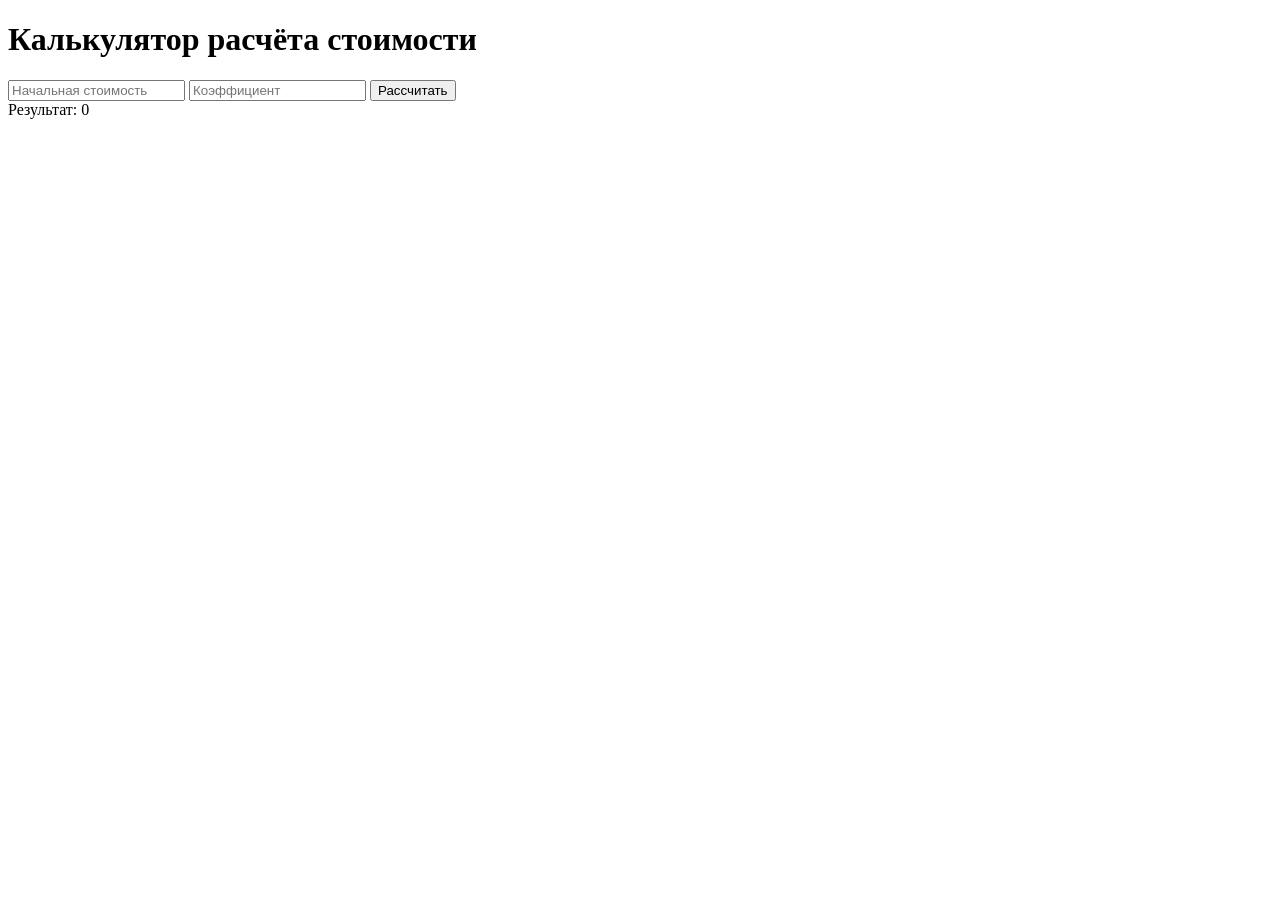
==== index.html @ 01bc538a "Create index.html Создание файла index" ====
<!DOCTYPE html>
<html lang="ru">
<head>
    <meta charset="UTF-8">
    <meta name="viewport" content="width=device-width, initial-scale=1.0">
    <title>Калькулятор расчёта стоимости</title>
    <link rel="stylesheet" href="style.css">
</head>
<body>
    <div class="calculator">
        <h1>Калькулятор расчёта стоимости</h1>
        <input type="text" id="initialCost" placeholder="Начальная стоимость">
        <input type="text" id="coefficient" placeholder="Коэффициент">
        <button onclick="calculateCost()">Рассчитать</button>
        <div id="result">Результат: 0</div>
        <div id="log"></div>
    </div>
    <script src="script.js"></script>
</body>
</html>
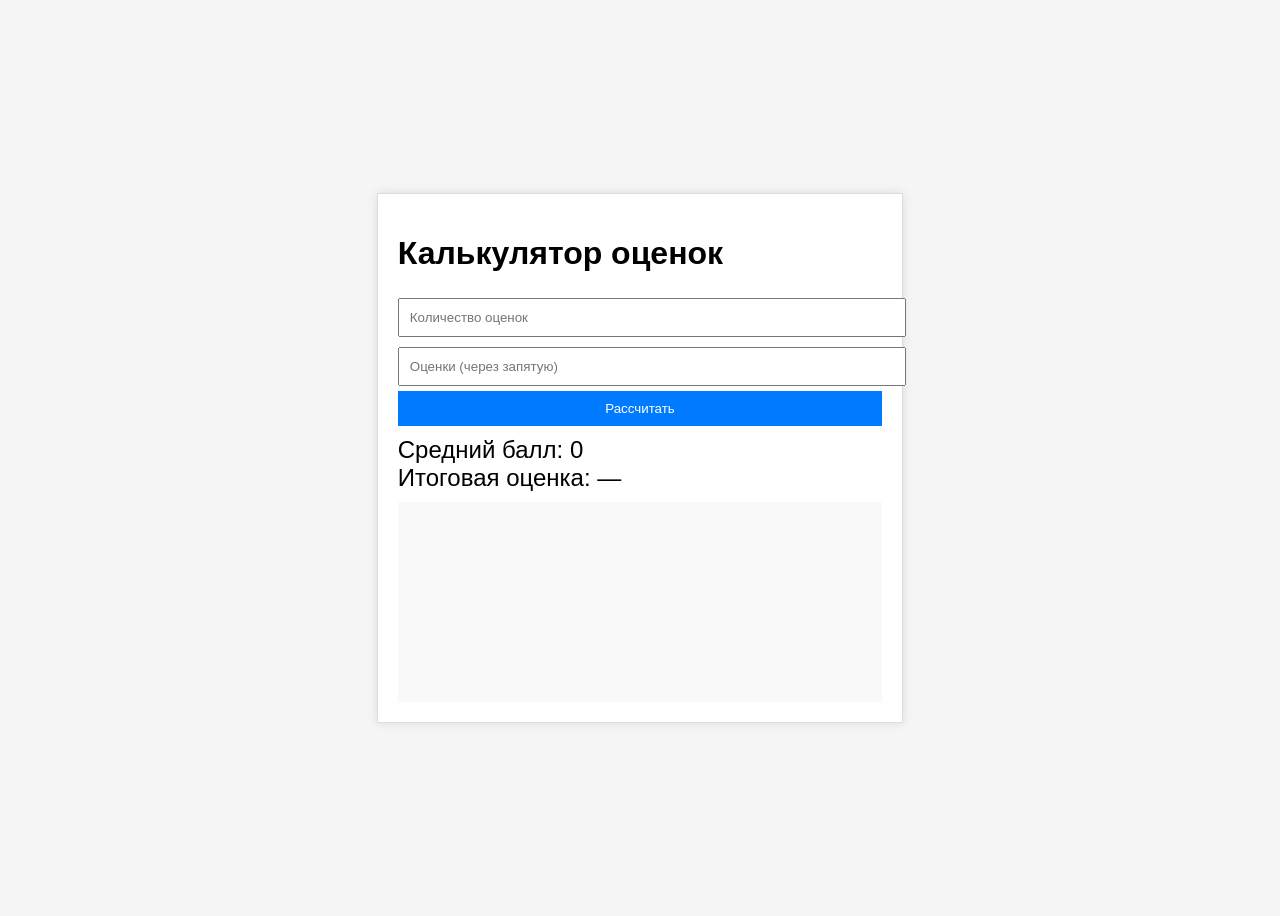
==== commit 8562266e: "изменила индекс" ====
--- a/index.html
+++ b/index.html
@@ -3,16 +3,19 @@
 <head>
     <meta charset="UTF-8">
     <meta name="viewport" content="width=device-width, initial-scale=1.0">
-    <title>Калькулятор расчёта стоимости</title>
+    <title>Калькулятор оценок</title>
     <link rel="stylesheet" href="style.css">
 </head>
 <body>
     <div class="calculator">
-        <h1>Калькулятор расчёта стоимости</h1>
-        <input type="text" id="initialCost" placeholder="Начальная стоимость">
-        <input type="text" id="coefficient" placeholder="Коэффициент">
-        <button onclick="calculateCost()">Рассчитать</button>
-        <div id="result">Результат: 0</div>
+        <h1>Калькулятор оценок</h1>
+        <input type="text" id="numOfGrades" placeholder="Количество оценок">
+        <input type="text" id="grades" placeholder="Оценки (через запятую)">
+        <button onclick="calculateGrades()">Рассчитать</button>
+        <div id="result">
+            <div>Средний балл: <span id="average">0</span></div>
+            <div>Итоговая оценка: <span id="grade">—</span></div>
+        </div>
         <div id="log"></div>
     </div>
     <script src="script.js"></script>
--- a/style.css
+++ b/style.css
@@ -0,0 +1,42 @@
+body {
+    font-family: Arial, sans-serif;
+    display: flex;
+    justify-content: center;
+    align-items: center;
+    height: 100vh;
+    background-color: #f5f5f5;
+}
+
+.calculator {
+    background-color: #fff;
+    padding: 20px;
+    border: 1px solid #ddd;
+    box-shadow: 0 0 10px rgba(0, 0, 0, 0.1);
+}
+
+input {
+    width: 100%;
+    padding: 10px;
+    margin: 5px 0;
+}
+
+button {
+    width: 100%;
+    padding: 10px;
+    background-color: #007bff;
+    color: #fff;
+    border: none;
+    cursor: pointer;
+}
+
+#result {
+    margin-top: 10px;
+    font-size: 1.5em;
+}
+
+#log {
+    margin-top: 10px;
+    background-color: #f9f9f9;
+    overflow-y: scroll;
+    height: 200px;
+}
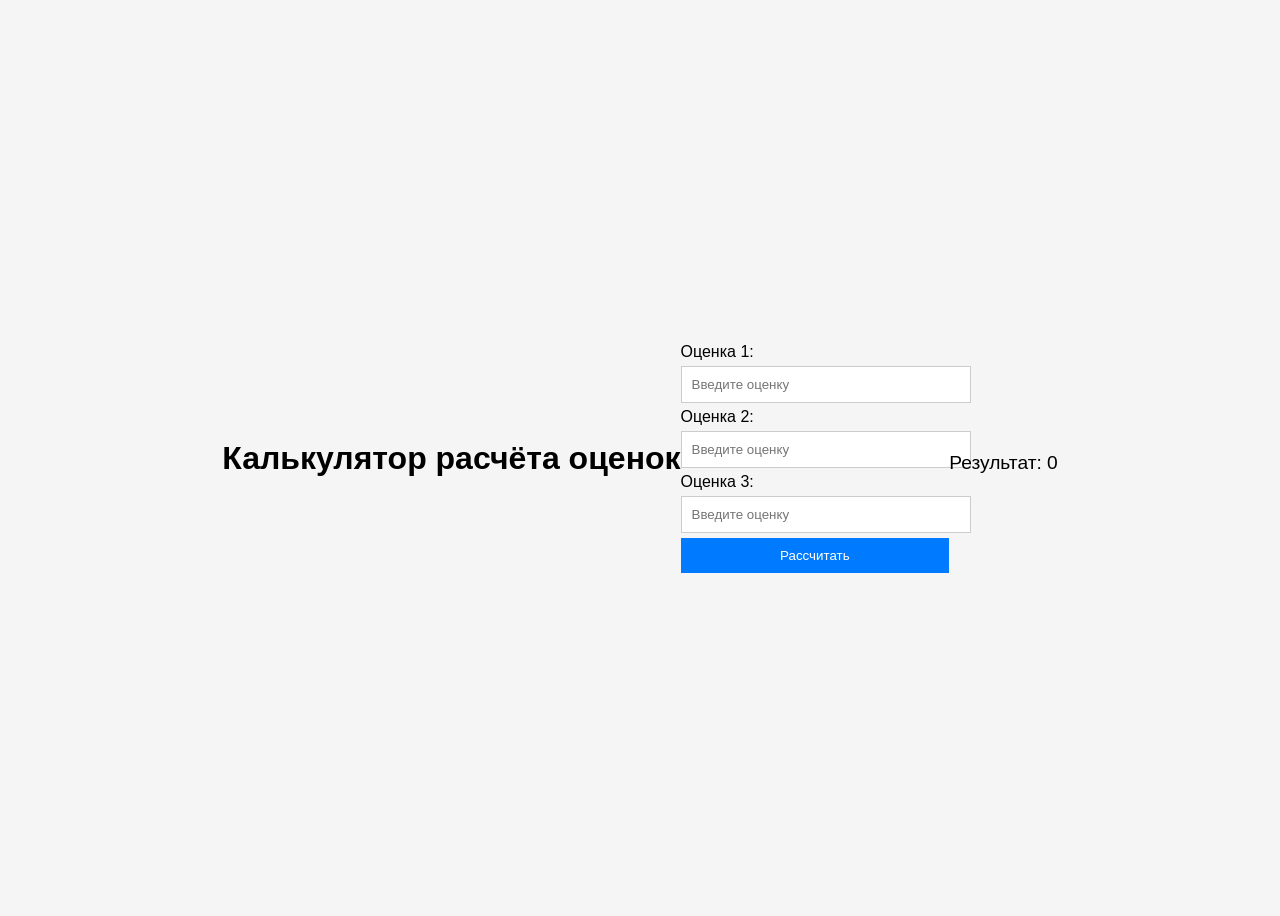
==== commit 7a41fb38: "Update index.html" ====
--- a/index.html
+++ b/index.html
@@ -3,20 +3,25 @@
 <head>
     <meta charset="UTF-8">
     <meta name="viewport" content="width=device-width, initial-scale=1.0">
-    <title>Калькулятор оценок</title>
+    <title>Калькулятор расчёта оценок</title>
     <link rel="stylesheet" href="style.css">
 </head>
 <body>
-    <div class="calculator">
-        <h1>Калькулятор оценок</h1>
-        <input type="text" id="numOfGrades" placeholder="Количество оценок">
-        <input type="text" id="grades" placeholder="Оценки (через запятую)">
-        <button onclick="calculateGrades()">Рассчитать</button>
-        <div id="result">
-            <div>Средний балл: <span id="average">0</span></div>
-            <div>Итоговая оценка: <span id="grade">—</span></div>
-        </div>
-        <div id="log"></div>
+    <h1>Калькулятор расчёта оценок</h1>
+    <form id="calcForm">
+        <label for="score1">Оценка 1:</label>
+        <input type="text" id="score1" name="score1" placeholder="Введите оценку"><br>
+        <label for="score2">Оценка 2:</label>
+        <input type="text" id="score2" name="score2" placeholder="Введите оценку"><br>
+        <label for="score3">Оценка 3:</label>
+        <input type="text" id="score3" name="score3" placeholder="Введите оценку"><br>
+        <button type="button" onclick="calculate()">Рассчитать</button>
+    </form>
+    <div id="result">
+        <p>Результат: <span id="finalScore">0</span></p>
+    </div>
+    <div id="log">
+        <!-- Журнал запросов будет добавлен через JS -->
     </div>
     <script src="script.js"></script>
 </body>
--- a/style.css
+++ b/style.css
@@ -4,13 +4,13 @@
     justify-content: center;
     align-items: center;
     height: 100vh;
-    background-color: #f5f5f5;
+    background-color: #f5f5f5; /* Бежевый цвет */
 }
 
 .calculator {
-    background-color: #fff;
+    background-color: #f9f9f9; /* Светлый бежевый */
     padding: 20px;
-    border: 1px solid #ddd;
+    border: 1px solid #d3d3d3; /* Серая граница */
     box-shadow: 0 0 10px rgba(0, 0, 0, 0.1);
 }
 
@@ -18,12 +18,14 @@
     width: 100%;
     padding: 10px;
     margin: 5px 0;
+    border: 1px solid #ccc; /* Светло-серый цвет границы */
+    background-color: #fff; /* Белый фон */
 }
 
 button {
     width: 100%;
     padding: 10px;
-    background-color: #007bff;
+    background-color: #007bff; /* Синий цвет */
     color: #fff;
     border: none;
     cursor: pointer;
@@ -31,12 +33,12 @@
 
 #result {
     margin-top: 10px;
-    font-size: 1.5em;
+    font-size: 1.2em;
 }
 
 #log {
     margin-top: 10px;
-    background-color: #f9f9f9;
+    background-color: #f9f9f9; /* Светлый бежевый */
     overflow-y: scroll;
     height: 200px;
 }
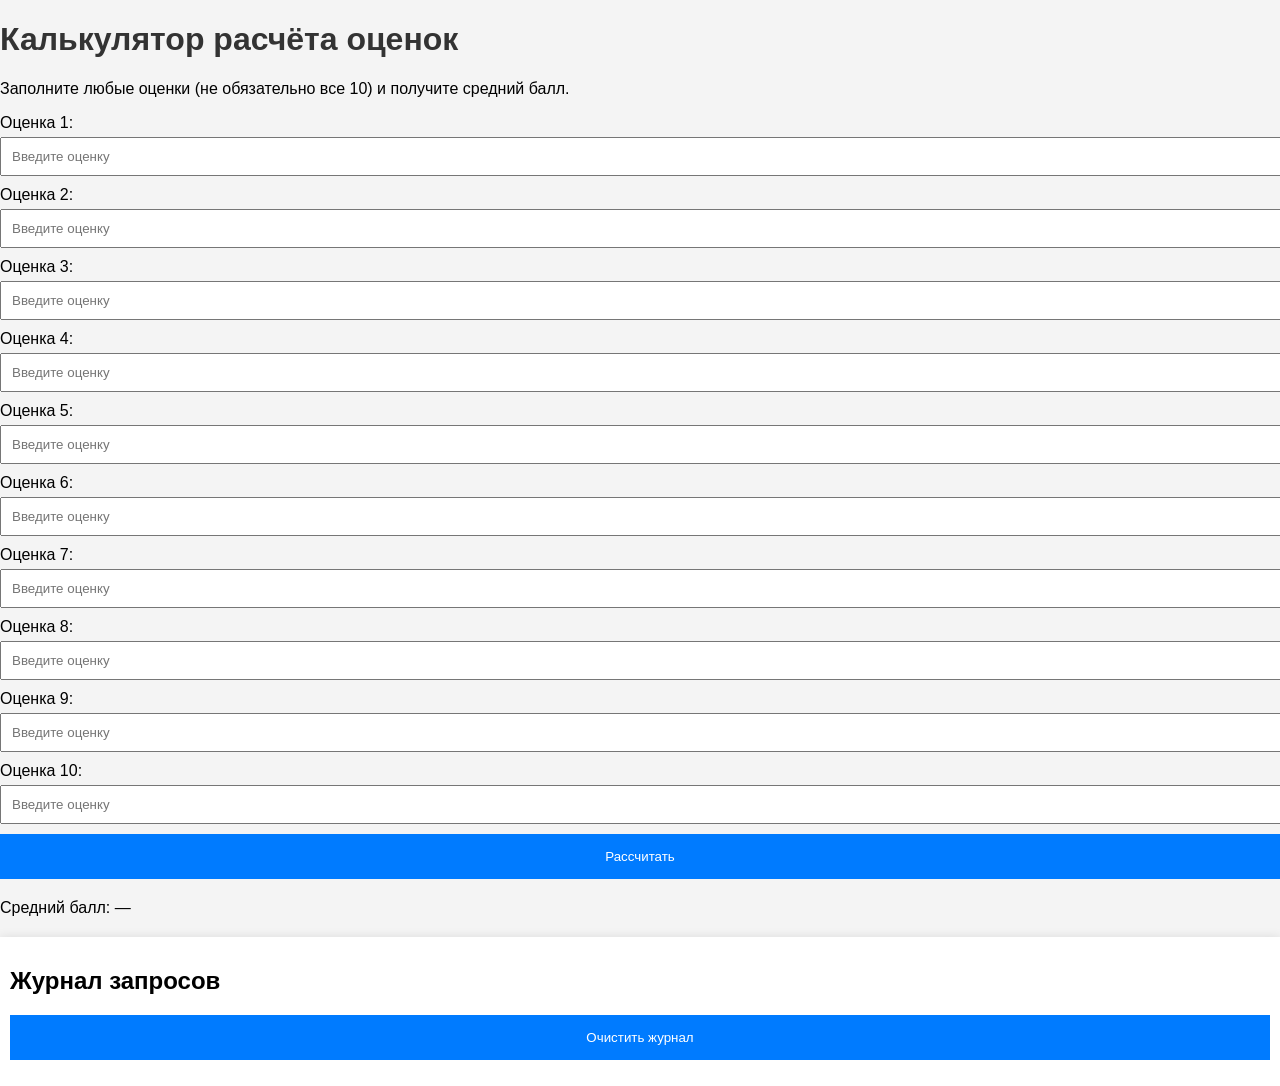
==== commit 9dde998d: "Update index.html" ====
--- a/index.html
+++ b/index.html
@@ -7,21 +7,66 @@
     <link rel="stylesheet" href="style.css">
 </head>
 <body>
-    <h1>Калькулятор расчёта оценок</h1>
-    <form id="calcForm">
-        <label for="score1">Оценка 1:</label>
-        <input type="text" id="score1" name="score1" placeholder="Введите оценку"><br>
-        <label for="score2">Оценка 2:</label>
-        <input type="text" id="score2" name="score2" placeholder="Введите оценку"><br>
-        <label for="score3">Оценка 3:</label>
-        <input type="text" id="score3" name="score3" placeholder="Введите оценку"><br>
-        <button type="button" onclick="calculate()">Рассчитать</button>
-    </form>
-    <div id="result">
-        <p>Результат: <span id="finalScore">0</span></p>
-    </div>
-    <div id="log">
-        <!-- Журнал запросов будет добавлен через JS -->
+    <div class="container">
+        <h1>Калькулятор расчёта оценок</h1>
+        <p>Заполните любые оценки (не обязательно все 10) и получите средний балл.</p>
+
+        <form id="calcForm">
+            <div class="fields">
+                <div class="field">
+                    <label for="score1">Оценка 1:</label>
+                    <input type="text" id="score1" placeholder="Введите оценку">
+                </div>
+                <div class="field">
+                    <label for="score2">Оценка 2:</label>
+                    <input type="text" id="score2" placeholder="Введите оценку">
+                </div>
+                <div class="field">
+                    <label for="score3">Оценка 3:</label>
+                    <input type="text" id="score3" placeholder="Введите оценку">
+                </div>
+                <div class="field">
+                    <label for="score4">Оценка 4:</label>
+                    <input type="text" id="score4" placeholder="Введите оценку">
+                </div>
+                <div class="field">
+                    <label for="score5">Оценка 5:</label>
+                    <input type="text" id="score5" placeholder="Введите оценку">
+                </div>
+                <div class="field">
+                    <label for="score6">Оценка 6:</label>
+                    <input type="text" id="score6" placeholder="Введите оценку">
+                </div>
+                <div class="field">
+                    <label for="score7">Оценка 7:</label>
+                    <input type="text" id="score7" placeholder="Введите оценку">
+                </div>
+                <div class="field">
+                    <label for="score8">Оценка 8:</label>
+                    <input type="text" id="score8" placeholder="Введите оценку">
+                </div>
+                <div class="field">
+                    <label for="score9">Оценка 9:</label>
+                    <input type="text" id="score9" placeholder="Введите оценку">
+                </div>
+                <div class="field">
+                    <label for="score10">Оценка 10:</label>
+                    <input type="text" id="score10" placeholder="Введите оценку">
+                </div>
+            </div>
+            <button type="button" id="calcBtn">Рассчитать</button>
+        </form>
+
+        <div id="result">
+            <p>Средний балл: <span id="finalScore">—</span></p>
+        </div>
+        <p id="error" class="error"></p>
+
+        <div id="log">
+            <h2>Журнал запросов</h2>
+            <button type="button" id="clearLog">Очистить журнал</button>
+            <ul id="logList"></ul>
+        </div>
     </div>
     <script src="script.js"></script>
 </body>
--- a/style.css
+++ b/style.css
@@ -1,44 +1,47 @@
 body {
     font-family: Arial, sans-serif;
-    display: flex;
-    justify-content: center;
-    align-items: center;
-    height: 100vh;
-    background-color: #f5f5f5; /* Бежевый цвет */
+    margin: 0;
+    padding: 0;
+    background-color: #f4f4f4;
 }
 
-.calculator {
-    background-color: #f9f9f9; /* Светлый бежевый */
-    padding: 20px;
-    border: 1px solid #d3d3d3; /* Серая граница */
-    box-shadow: 0 0 10px rgba(0, 0, 0, 0.1);
+h1 {
+    color: #333;
+}
+
+label {
+    display: block;
+    margin-bottom: 5px;
 }
 
 input {
     width: 100%;
     padding: 10px;
-    margin: 5px 0;
-    border: 1px solid #ccc; /* Светло-серый цвет границы */
-    background-color: #fff; /* Белый фон */
+    margin-bottom: 10px;
 }
 
 button {
     width: 100%;
-    padding: 10px;
-    background-color: #007bff; /* Синий цвет */
-    color: #fff;
+    padding: 15px;
+    background-color: #007bff;
+    color: white;
     border: none;
     cursor: pointer;
 }
 
 #result {
-    margin-top: 10px;
-    font-size: 1.2em;
+    margin-top: 20px;
 }
 
 #log {
-    margin-top: 10px;
-    background-color: #f9f9f9; /* Светлый бежевый */
-    overflow-y: scroll;
-    height: 200px;
+    margin-top: 20px;
+    background-color: #fff;
+    padding: 10px;
+    box-shadow: 0 0 10px rgba(0,0,0,0.1);
 }
+
+@media screen and (max-width: 768px) {
+    input, button {
+        width: 100%;
+    }
+}
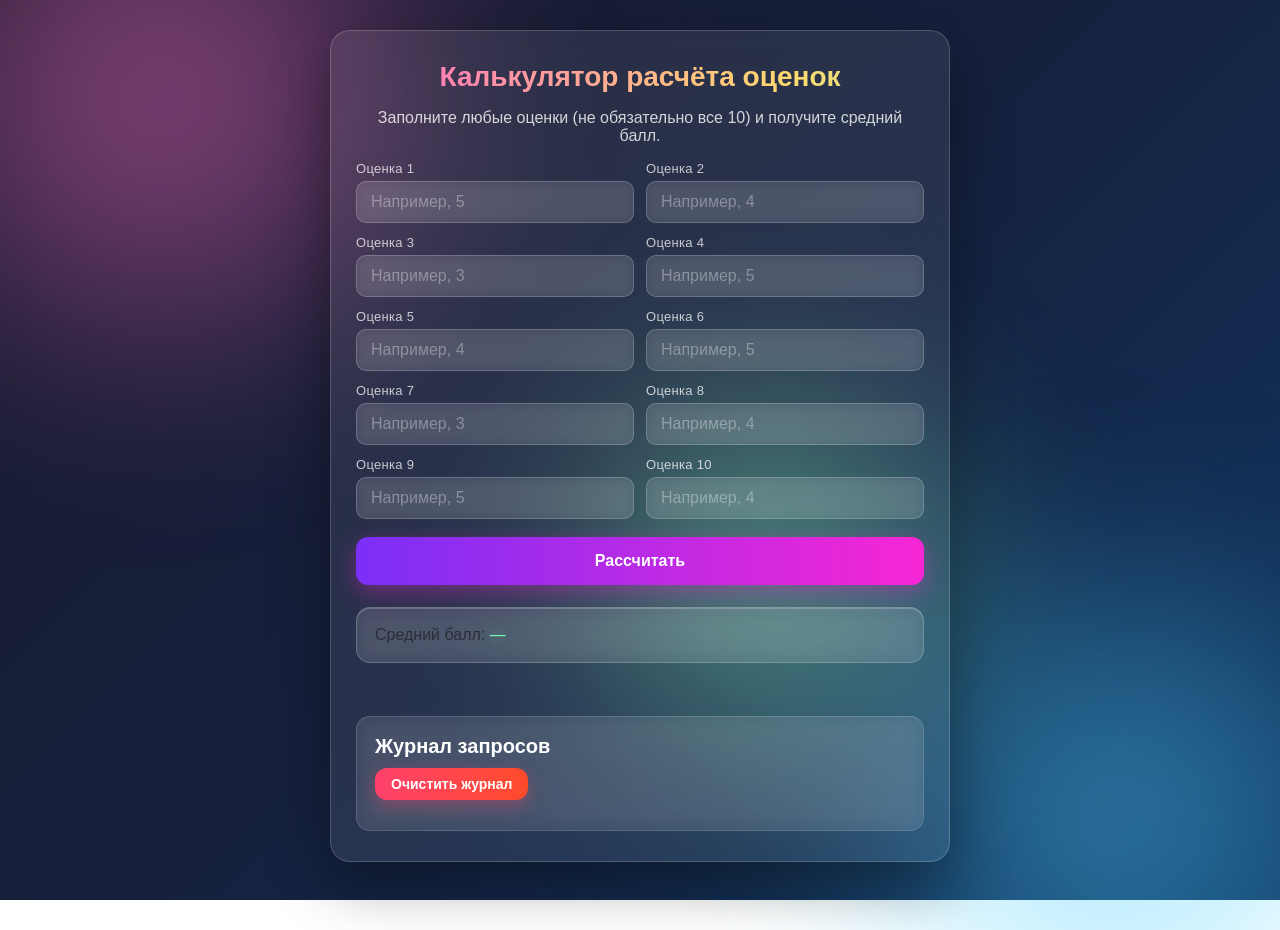
==== commit b048c1ea: "Update index.html" ====
--- a/index.html
+++ b/index.html
@@ -7,67 +7,71 @@
     <link rel="stylesheet" href="style.css">
 </head>
 <body>
+    <div class="blick blick-green"></div>
+
     <div class="container">
         <h1>Калькулятор расчёта оценок</h1>
         <p>Заполните любые оценки (не обязательно все 10) и получите средний балл.</p>
 
-        <form id="calcForm">
-            <div class="fields">
-                <div class="field">
-                    <label for="score1">Оценка 1:</label>
-                    <input type="text" id="score1" placeholder="Введите оценку">
-                </div>
-                <div class="field">
-                    <label for="score2">Оценка 2:</label>
-                    <input type="text" id="score2" placeholder="Введите оценку">
-                </div>
-                <div class="field">
-                    <label for="score3">Оценка 3:</label>
-                    <input type="text" id="score3" placeholder="Введите оценку">
-                </div>
-                <div class="field">
-                    <label for="score4">Оценка 4:</label>
-                    <input type="text" id="score4" placeholder="Введите оценку">
-                </div>
-                <div class="field">
-                    <label for="score5">Оценка 5:</label>
-                    <input type="text" id="score5" placeholder="Введите оценку">
-                </div>
-                <div class="field">
-                    <label for="score6">Оценка 6:</label>
-                    <input type="text" id="score6" placeholder="Введите оценку">
-                </div>
-                <div class="field">
-                    <label for="score7">Оценка 7:</label>
-                    <input type="text" id="score7" placeholder="Введите оценку">
-                </div>
-                <div class="field">
-                    <label for="score8">Оценка 8:</label>
-                    <input type="text" id="score8" placeholder="Введите оценку">
-                </div>
-                <div class="field">
-                    <label for="score9">Оценка 9:</label>
-                    <input type="text" id="score9" placeholder="Введите оценку">
-                </div>
-                <div class="field">
-                    <label for="score10">Оценка 10:</label>
-                    <input type="text" id="score10" placeholder="Введите оценку">
-                </div>
+        <div class="fields">
+            <div class="field">
+                <label for="score1">Оценка 1</label>
+                <input type="text" id="score1" placeholder="Например, 5">
             </div>
-            <button type="button" id="calcBtn">Рассчитать</button>
-        </form>
+            <div class="field">
+                <label for="score2">Оценка 2</label>
+                <input type="text" id="score2" placeholder="Например, 4">
+            </div>
+            <div class="field">
+                <label for="score3">Оценка 3</label>
+                <input type="text" id="score3" placeholder="Например, 3">
+            </div>
+            <div class="field">
+                <label for="score4">Оценка 4</label>
+                <input type="text" id="score4" placeholder="Например, 5">
+            </div>
+            <div class="field">
+                <label for="score5">Оценка 5</label>
+                <input type="text" id="score5" placeholder="Например, 4">
+            </div>
+            <div class="field">
+                <label for="score6">Оценка 6</label>
+                <input type="text" id="score6" placeholder="Например, 5">
+            </div>
+            <div class="field">
+                <label for="score7">Оценка 7</label>
+                <input type="text" id="score7" placeholder="Например, 3">
+            </div>
+            <div class="field">
+                <label for="score8">Оценка 8</label>
+                <input type="text" id="score8" placeholder="Например, 4">
+            </div>
+            <div class="field">
+                <label for="score9">Оценка 9</label>
+                <input type="text" id="score9" placeholder="Например, 5">
+            </div>
+            <div class="field">
+                <label for="score10">Оценка 10</label>
+                <input type="text" id="score10" placeholder="Например, 4">
+            </div>
+        </div>
+
+        <button type="button" id="calcBtn">Рассчитать</button>
 
         <div id="result">
-            <p>Средний балл: <span id="finalScore">—</span></p>
+            Средний балл: <span id="finalScore">—</span>
         </div>
-        <p id="error" class="error"></p>
+        <div id="error"></div>
 
         <div id="log">
-            <h2>Журнал запросов</h2>
-            <button type="button" id="clearLog">Очистить журнал</button>
+            <div class="log-head">
+                <h2>Журнал запросов</h2>
+                <button type="button" id="clearLog">Очистить журнал</button>
+            </div>
             <ul id="logList"></ul>
         </div>
     </div>
+
     <script src="script.js"></script>
 </body>
 </html>
--- a/style.css
+++ b/style.css
@@ -1,47 +1,305 @@
+/* ===== Калькулятор расчёта оценок — оформление с переливающимися бликами ===== */
+
+* {
+    box-sizing: border-box;
+}
+
+/* ---------- Фон с анимированными цветными бликами ---------- */
+
 body {
-    font-family: Arial, sans-serif;
+    font-family: 'Segoe UI', Arial, sans-serif;
     margin: 0;
     padding: 0;
-    background-color: #f4f4f4;
-}
-
+    min-height: 100vh;
+    color: #2c2e3a;
+    background: linear-gradient(135deg, #1a1a2e 0%, #16213e 50%, #0f3460 100%);
+    background-attachment: fixed;
+    position: relative;
+    overflow-x: hidden;
+}
+
+/* Световые пятна-блики */
+body::before,
+body::after,
+.blick {
+    content: '';
+    position: fixed;
+    border-radius: 50%;
+    filter: blur(90px);
+    opacity: 0.55;
+    pointer-events: none;
+    z-index: 0;
+}
+
+/* Блик 1 — фиолетово-розовый */
+body::before {
+    width: 55vw;
+    height: 55vw;
+    top: -20vw;
+    left: -15vw;
+    background: radial-gradient(circle, #ff6ec4 0%, transparent 70%);
+    animation: drift1 14s ease-in-out infinite alternate;
+}
+
+/* Блик 2 — голубой */
+body::after {
+    width: 50vw;
+    height: 50vw;
+    bottom: -18vw;
+    right: -12vw;
+    background: radial-gradient(circle, #4dd0ff 0%, transparent 70%);
+    animation: drift2 18s ease-in-out infinite alternate;
+}
+
+/* Блик 3 — зелёно-жёлтый (добавлен в HTML не нужен — создан скриптом) */
+.blick {
+    width: 40vw;
+    height: 40vw;
+    top: 35%;
+    left: 40%;
+    background: radial-gradient(circle, #7bffb2 0%, transparent 70%);
+    animation: drift3 22s ease-in-out infinite alternate;
+}
+
+@keyframes drift1 {
+    from { transform: translate(0, 0) scale(1); }
+    to   { transform: translate(8vw, 6vw) scale(1.2); }
+}
+
+@keyframes drift2 {
+    from { transform: translate(0, 0) scale(1); }
+    to   { transform: translate(-7vw, -5vw) scale(1.15); }
+}
+
+@keyframes drift3 {
+    from { transform: translate(0, 0) scale(1); }
+    to   { transform: translate(-6vw, 7vw) scale(0.85); }
+}
+
+/* ---------- Стеклянный контейнер поверх бликов ---------- */
+
+.container {
+    position: relative;
+    z-index: 1;
+    max-width: 620px;
+    margin: 30px auto;
+    padding: 30px 25px;
+    background: rgba(255, 255, 255, 0.08);
+    backdrop-filter: blur(18px);
+    -webkit-backdrop-filter: blur(18px);
+    border: 1px solid rgba(255, 255, 255, 0.18);
+    border-radius: 20px;
+    box-shadow: 0 20px 60px rgba(0, 0, 0, 0.4);
+}
+
+/* Переливающийся градиентный заголовок */
 h1 {
-    color: #333;
-}
-
-label {
+    text-align: center;
+    font-size: 28px;
+    margin: 0 0 10px;
+    background: linear-gradient(90deg, #ff6ec4, #ffd86e, #7bffb2, #4dd0ff, #ff6ec4);
+    background-size: 300% 100%;
+    -webkit-background-clip: text;
+    background-clip: text;
+    -webkit-text-fill-color: transparent;
+    animation: shimmerText 6s linear infinite;
+}
+
+@keyframes shimmerText {
+    from { background-position: 0% 50%; }
+    to   { background-position: 300% 50%; }
+}
+
+p {
+    color: rgba(255, 255, 255, 0.8);
+    text-align: center;
+}
+
+h2 {
+    font-size: 20px;
+    color: #fff;
+    margin: 0 0 10px;
+}
+
+/* ---------- Сетка полей ---------- */
+
+.fields {
+    display: grid;
+    grid-template-columns: 1fr 1fr;
+    gap: 12px;
+}
+
+.field label {
     display: block;
     margin-bottom: 5px;
-}
-
-input {
+    font-size: 13px;
+    color: rgba(255, 255, 255, 0.75);
+    letter-spacing: 0.3px;
+}
+
+.field input {
     width: 100%;
-    padding: 10px;
-    margin-bottom: 10px;
-}
-
-button {
+    padding: 11px 14px;
+    border: 1px solid rgba(255, 255, 255, 0.2);
+    border-radius: 10px;
+    font-size: 16px;
+    color: #fff;
+    background: rgba(255, 255, 255, 0.1);
+    backdrop-filter: blur(6px);
+    transition: border-color 0.25s, box-shadow 0.25s, background 0.25s;
+}
+
+.field input::placeholder {
+    color: rgba(255, 255, 255, 0.35);
+}
+
+.field input:focus {
+    outline: none;
+    border-color: #4dd0ff;
+    background: rgba(255, 255, 255, 0.16);
+    box-shadow: 0 0 0 3px rgba(77, 208, 255, 0.25),
+                0 0 18px rgba(77, 208, 255, 0.35);
+}
+
+/* ---------- Кнопки со свечением ---------- */
+
+button,
+.btn {
+    display: block;
     width: 100%;
     padding: 15px;
-    background-color: #007bff;
-    color: white;
+    margin-top: 18px;
     border: none;
+    border-radius: 12px;
     cursor: pointer;
-}
+    font-size: 16px;
+    font-weight: 600;
+    text-align: center;
+    text-decoration: none;
+    color: #fff;
+    background: linear-gradient(90deg, #7b2ff7, #f726d4, #4dd0ff, #7b2ff7);
+    background-size: 300% 100%;
+    box-shadow: 0 8px 24px rgba(247, 38, 212, 0.35);
+    transition: transform 0.2s, box-shadow 0.25s, background-position 0.4s;
+    animation: shimmerText 8s linear infinite;
+}
+
+button:hover,
+.btn:hover {
+    transform: translateY(-2px);
+    box-shadow: 0 12px 32px rgba(247, 38, 212, 0.55);
+    background-position: 100% 50%;
+}
+
+button:active,
+.btn:active {
+    transform: translateY(0);
+}
+
+/* Красная кнопка очистки журнала */
+#clearLog {
+    width: auto;
+    padding: 8px 16px;
+    margin: 0 0 12px 0;
+    background: linear-gradient(90deg, #ff416c, #ff4b2b, #ff416c);
+    background-size: 200% 100%;
+    font-size: 14px;
+    box-shadow: 0 6px 18px rgba(255, 65, 108, 0.35);
+}
+
+#clearLog:hover {
+    box-shadow: 0 10px 24px rgba(255, 65, 108, 0.55);
+}
+
+/* ---------- Блок результата ---------- */
 
 #result {
-    margin-top: 20px;
-}
+    margin-top: 22px;
+    padding: 18px;
+    border-radius: 14px;
+    background: rgba(255, 255, 255, 0.1);
+    border: 1px solid rgba(255, 255, 255, 0.2);
+    backdrop-filter: blur(10px);
+    box-shadow: inset 0 1px 0 rgba(255, 255, 255, 0.2);
+}
+
+#result p {
+    margin: 0;
+    font-size: 20px;
+    font-weight: 600;
+    color: #fff;
+    text-align: center;
+}
+
+#finalScore {
+    color: #7bffb2;
+    text-shadow: 0 0 12px rgba(123, 255, 178, 0.6);
+}
+
+/* ---------- Сообщение об ошибке ---------- */
+
+#error {
+    color: #ff8fa3;
+    font-weight: bold;
+    text-align: center;
+    margin: 12px 0 0;
+    min-height: 1.2em;
+    text-shadow: 0 0 10px rgba(255, 80, 120, 0.5);
+}
+
+/* ---------- Журнал ---------- */
 
 #log {
-    margin-top: 20px;
-    background-color: #fff;
-    padding: 10px;
-    box-shadow: 0 0 10px rgba(0,0,0,0.1);
-}
-
-@media screen and (max-width: 768px) {
-    input, button {
-        width: 100%;
+    margin-top: 22px;
+    padding: 18px;
+    border-radius: 14px;
+    background: rgba(255, 255, 255, 0.08);
+    border: 1px solid rgba(255, 255, 255, 0.15);
+    backdrop-filter: blur(10px);
+}
+
+#logList {
+    list-style: none;
+    padding: 0;
+    margin: 0;
+    max-height: 300px;
+    overflow-y: auto;
+}
+
+#logList li {
+    padding: 10px 12px;
+    margin-bottom: 8px;
+    border-radius: 8px;
+    font-size: 13.5px;
+    word-break: break-word;
+    color: rgba(255, 255, 255, 0.85);
+    background: linear-gradient(90deg, rgba(123, 47, 247, 0.18), rgba(77, 208, 255, 0.18));
+    border: 1px solid rgba(255, 255, 255, 0.1);
+    transition: background 0.25s;
+}
+
+#logList li:hover {
+    background: linear-gradient(90deg, rgba(123, 47, 247, 0.3), rgba(77, 208, 255, 0.3));
+}
+
+/* Ссылка на главной странице 404 */
+a {
+    color: #4dd0ff;
+}
+
+/* ---------- Адаптив для телефона ---------- */
+
+@media screen and (max-width: 480px) {
+    .container {
+        margin: 15px 10px;
+        padding: 22px 16px;
     }
-}
+
+    .fields {
+        grid-template-columns: 1fr;
+    }
+
+    h1 {
+        font-size: 22px;
+    }
+}
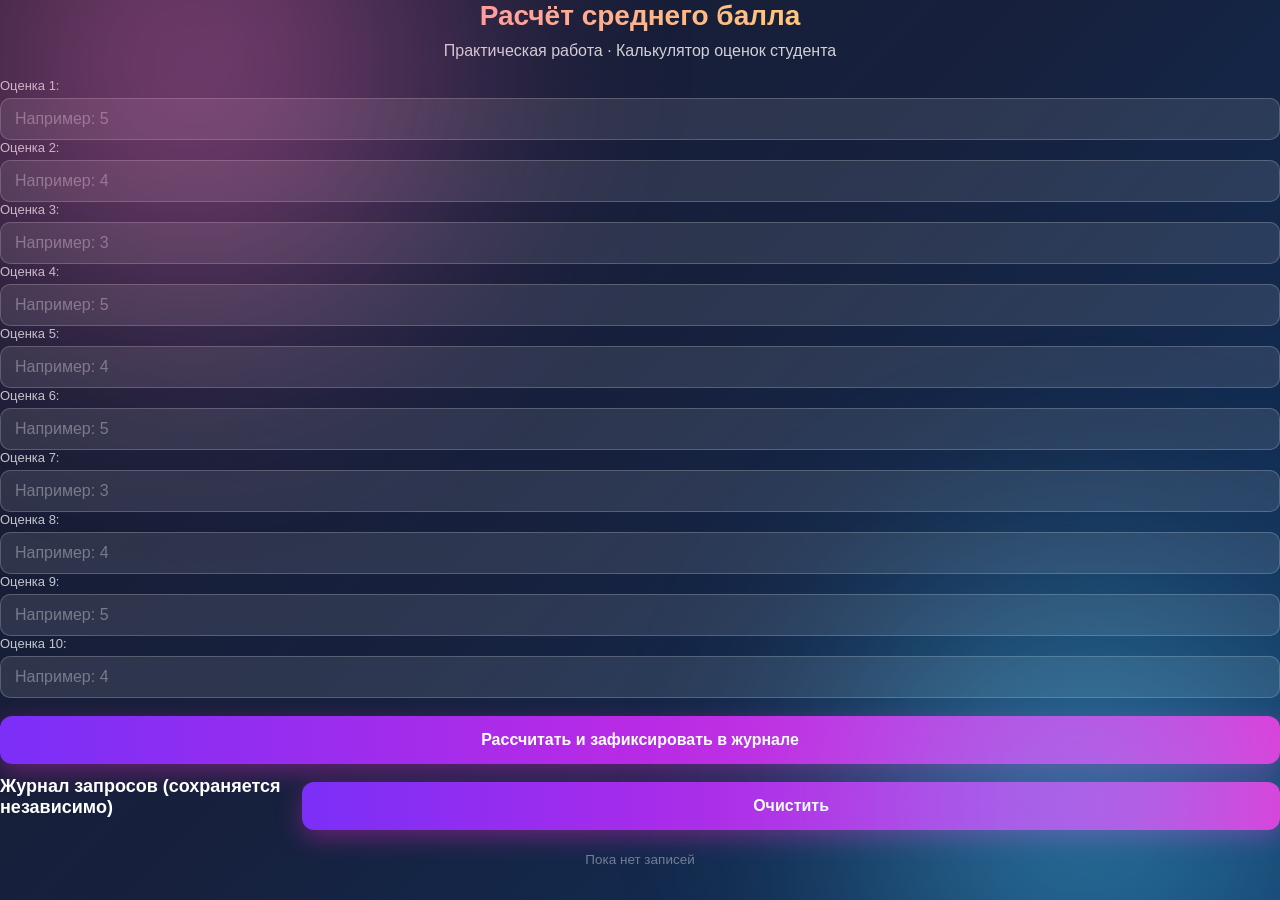
==== commit b1b59d5a: "Update index.html" ====
--- a/index.html
+++ b/index.html
@@ -1,77 +1,79 @@
 <!DOCTYPE html>
 <html lang="ru">
 <head>
-    <meta charset="UTF-8">
-    <meta name="viewport" content="width=device-width, initial-scale=1.0">
-    <title>Калькулятор расчёта оценок</title>
-    <link rel="stylesheet" href="style.css">
+  <meta charset="UTF-8">
+  <meta name="viewport" content="width=device-width, initial-scale=1.0">
+  <title>Калькулятор оценок — Расчёт среднего балла</title>
+  <link rel="stylesheet" href="style.css">
 </head>
 <body>
-    <div class="blick blick-green"></div>
-
-    <div class="container">
-        <h1>Калькулятор расчёта оценок</h1>
-        <p>Заполните любые оценки (не обязательно все 10) и получите средний балл.</p>
-
-        <div class="fields">
-            <div class="field">
-                <label for="score1">Оценка 1</label>
-                <input type="text" id="score1" placeholder="Например, 5">
-            </div>
-            <div class="field">
-                <label for="score2">Оценка 2</label>
-                <input type="text" id="score2" placeholder="Например, 4">
-            </div>
-            <div class="field">
-                <label for="score3">Оценка 3</label>
-                <input type="text" id="score3" placeholder="Например, 3">
-            </div>
-            <div class="field">
-                <label for="score4">Оценка 4</label>
-                <input type="text" id="score4" placeholder="Например, 5">
-            </div>
-            <div class="field">
-                <label for="score5">Оценка 5</label>
-                <input type="text" id="score5" placeholder="Например, 4">
-            </div>
-            <div class="field">
-                <label for="score6">Оценка 6</label>
-                <input type="text" id="score6" placeholder="Например, 5">
-            </div>
-            <div class="field">
-                <label for="score7">Оценка 7</label>
-                <input type="text" id="score7" placeholder="Например, 3">
-            </div>
-            <div class="field">
-                <label for="score8">Оценка 8</label>
-                <input type="text" id="score8" placeholder="Например, 4">
-            </div>
-            <div class="field">
-                <label for="score9">Оценка 9</label>
-                <input type="text" id="score9" placeholder="Например, 5">
-            </div>
-            <div class="field">
-                <label for="score10">Оценка 10</label>
-                <input type="text" id="score10" placeholder="Например, 4">
-            </div>
+  <main class="app-card">
+    <header class="app-header">
+      <h1>Расчёт среднего балла</h1>
+      <p>Практическая работа · Калькулятор оценок студента</p>
+    </header>
+    <form id="calcForm" class="calc-form" novalidate>
+      <div class="row">
+        <div class="field">
+          <label for="score1">Оценка 1:</label>
+          <input type="text" id="score1" placeholder="Например: 5">
         </div>
-
-        <button type="button" id="calcBtn">Рассчитать</button>
-
-        <div id="result">
-            Средний балл: <span id="finalScore">—</span>
+        <div class="field">
+          <label for="score2">Оценка 2:</label>
+          <input type="text" id="score2" placeholder="Например: 4">
         </div>
-        <div id="error"></div>
-
-        <div id="log">
-            <div class="log-head">
-                <h2>Журнал запросов</h2>
-                <button type="button" id="clearLog">Очистить журнал</button>
-            </div>
-            <ul id="logList"></ul>
+      </div>
+      <div class="row">
+        <div class="field">
+          <label for="score3">Оценка 3:</label>
+          <input type="text" id="score3" placeholder="Например: 3">
         </div>
-    </div>
-
-    <script src="script.js"></script>
+        <div class="field">
+          <label for="score4">Оценка 4:</label>
+          <input type="text" id="score4" placeholder="Например: 5">
+        </div>
+      </div>
+      <div class="row">
+        <div class="field">
+          <label for="score5">Оценка 5:</label>
+          <input type="text" id="score5" placeholder="Например: 4">
+        </div>
+        <div class="field">
+          <label for="score6">Оценка 6:</label>
+          <input type="text" id="score6" placeholder="Например: 5">
+        </div>
+      </div>
+      <div class="row">
+        <div class="field">
+          <label for="score7">Оценка 7:</label>
+          <input type="text" id="score7" placeholder="Например: 3">
+        </div>
+        <div class="field">
+          <label for="score8">Оценка 8:</label>
+          <input type="text" id="score8" placeholder="Например: 4">
+        </div>
+      </div>
+      <div class="row">
+        <div class="field">
+          <label for="score9">Оценка 9:</label>
+          <input type="text" id="score9" placeholder="Например: 5">
+        </div>
+        <div class="field">
+          <label for="score10">Оценка 10:</label>
+          <input type="text" id="score10" placeholder="Например: 4">
+        </div>
+      </div>
+      <button type="submit" class="btn-primary">Рассчитать и зафиксировать в журнале</button>
+    </form>
+    <div id="feedbackBox" class="feedback" hidden></div>
+    <section class="log-section">
+      <div class="log-head">
+        <h2>Журнал запросов (сохраняется независимо)</h2>
+        <button type="button" id="clearLogBtn" class="btn-clear">Очистить</button>
+      </div>
+      <ol id="logList" class="log-list"></ol>
+    </section>
+  </main>
+  <script src="script.js"></script>
 </body>
 </html>
--- a/style.css
+++ b/style.css
@@ -1,111 +1,118 @@
-/* ===== Калькулятор расчёта оценок — оформление с переливающимися бликами ===== */
+/* ============ Калькулятор оценок — тёмная тема с бликами ============ */
 
 * {
     box-sizing: border-box;
 }
-
-/* ---------- Фон с анимированными цветными бликами ---------- */
 
 body {
     font-family: 'Segoe UI', Arial, sans-serif;
     margin: 0;
     padding: 0;
     min-height: 100vh;
-    color: #2c2e3a;
+    color: #ffffff;
     background: linear-gradient(135deg, #1a1a2e 0%, #16213e 50%, #0f3460 100%);
     background-attachment: fixed;
-    position: relative;
     overflow-x: hidden;
 }
 
-/* Световые пятна-блики */
+/* ---------- Цветные блики на фоне ---------- */
+
+/* Общие свойства световых пятен */
 body::before,
 body::after,
 .blick {
-    content: '';
     position: fixed;
     border-radius: 50%;
     filter: blur(90px);
-    opacity: 0.55;
+    opacity: 0.5;
     pointer-events: none;
     z-index: 0;
 }
 
-/* Блик 1 — фиолетово-розовый */
+/* Розово-фиолетовый блик сверху слева */
 body::before {
-    width: 55vw;
-    height: 55vw;
-    top: -20vw;
+    content: '';
+    width: 60vw;
+    height: 60vw;
+    top: -25vw;
     left: -15vw;
     background: radial-gradient(circle, #ff6ec4 0%, transparent 70%);
     animation: drift1 14s ease-in-out infinite alternate;
 }
 
-/* Блик 2 — голубой */
+/* Голубой блик снизу справа */
 body::after {
-    width: 50vw;
-    height: 50vw;
-    bottom: -18vw;
+    content: '';
+    width: 55vw;
+    height: 55vw;
+    bottom: -20vw;
     right: -12vw;
     background: radial-gradient(circle, #4dd0ff 0%, transparent 70%);
     animation: drift2 18s ease-in-out infinite alternate;
 }
 
-/* Блик 3 — зелёно-жёлтый (добавлен в HTML не нужен — создан скриптом) */
+/* Зелёный блик по центру */
 .blick {
-    width: 40vw;
-    height: 40vw;
-    top: 35%;
-    left: 40%;
+    width: 45vw;
+    height: 45vw;
+    top: 30%;
+    left: 35%;
     background: radial-gradient(circle, #7bffb2 0%, transparent 70%);
     animation: drift3 22s ease-in-out infinite alternate;
 }
 
 @keyframes drift1 {
     from { transform: translate(0, 0) scale(1); }
-    to   { transform: translate(8vw, 6vw) scale(1.2); }
+    to   { transform: translate(9vw, 7vw) scale(1.25); }
 }
 
 @keyframes drift2 {
     from { transform: translate(0, 0) scale(1); }
-    to   { transform: translate(-7vw, -5vw) scale(1.15); }
+    to   { transform: translate(-8vw, -6vw) scale(1.15); }
 }
 
 @keyframes drift3 {
     from { transform: translate(0, 0) scale(1); }
-    to   { transform: translate(-6vw, 7vw) scale(0.85); }
-}
-
-/* ---------- Стеклянный контейнер поверх бликов ---------- */
+    to   { transform: translate(-7vw, 8vw) scale(0.85); }
+}
+
+/* ---------- Стеклянный контейнер ---------- */
 
 .container {
     position: relative;
     z-index: 1;
-    max-width: 620px;
+    max-width: 640px;
     margin: 30px auto;
     padding: 30px 25px;
     background: rgba(255, 255, 255, 0.08);
-    backdrop-filter: blur(18px);
-    -webkit-backdrop-filter: blur(18px);
     border: 1px solid rgba(255, 255, 255, 0.18);
     border-radius: 20px;
     box-shadow: 0 20px 60px rgba(0, 0, 0, 0.4);
 }
 
-/* Переливающийся градиентный заголовок */
+/* Поддержка размытия фона, где доступно */
+@supports (backdrop-filter: blur(18px)) {
+    .container {
+        backdrop-filter: blur(18px);
+    }
+}
+
+/* ---------- Заголовок с переливом ---------- */
+
 h1 {
     text-align: center;
     font-size: 28px;
     margin: 0 0 10px;
+    color: #7bffb2; /* запасной цвет, если градиент не поддерживается */
     background: linear-gradient(90deg, #ff6ec4, #ffd86e, #7bffb2, #4dd0ff, #ff6ec4);
     background-size: 300% 100%;
     -webkit-background-clip: text;
     background-clip: text;
     -webkit-text-fill-color: transparent;
-    animation: shimmerText 6s linear infinite;
-}
-
-@keyframes shimmerText {
+    animation: shimmer 6s linear infinite;
+}
+
+@keyframes shimmer {
     from { background-position: 0% 50%; }
     to   { background-position: 300% 50%; }
 }
@@ -113,12 +120,13 @@
 p {
     color: rgba(255, 255, 255, 0.8);
     text-align: center;
+    margin: 0 0 18px;
 }
 
 h2 {
-    font-size: 20px;
+    font-size: 18px;
     color: #fff;
-    margin: 0 0 10px;
+    margin: 0;
 }
 
 /* ---------- Сетка полей ---------- */
@@ -134,7 +142,6 @@
     margin-bottom: 5px;
     font-size: 13px;
     color: rgba(255, 255, 255, 0.75);
-    letter-spacing: 0.3px;
 }
 
 .field input {
@@ -145,7 +152,6 @@
     font-size: 16px;
     color: #fff;
     background: rgba(255, 255, 255, 0.1);
-    backdrop-filter: blur(6px);
     transition: border-color 0.25s, box-shadow 0.25s, background 0.25s;
 }
 
@@ -157,11 +163,10 @@
     outline: none;
     border-color: #4dd0ff;
     background: rgba(255, 255, 255, 0.16);
-    box-shadow: 0 0 0 3px rgba(77, 208, 255, 0.25),
-                0 0 18px rgba(77, 208, 255, 0.35);
-}
-
-/* ---------- Кнопки со свечением ---------- */
+    box-shadow: 0 0 0 3px rgba(77, 208, 255, 0.25);
+}
+
+/* ---------- Кнопки ---------- */
 
 button,
 .btn {
@@ -181,37 +186,27 @@
     background-size: 300% 100%;
     box-shadow: 0 8px 24px rgba(247, 38, 212, 0.35);
     transition: transform 0.2s, box-shadow 0.25s, background-position 0.4s;
-    animation: shimmerText 8s linear infinite;
+    animation: shimmer 8s linear infinite;
 }
 
 button:hover,
 .btn:hover {
     transform: translateY(-2px);
     box-shadow: 0 12px 32px rgba(247, 38, 212, 0.55);
-    background-position: 100% 50%;
-}
-
-button:active,
-.btn:active {
-    transform: translateY(0);
 }
 
 /* Красная кнопка очистки журнала */
 #clearLog {
     width: auto;
     padding: 8px 16px;
-    margin: 0 0 12px 0;
+    margin: 0;
+    font-size: 13px;
     background: linear-gradient(90deg, #ff416c, #ff4b2b, #ff416c);
     background-size: 200% 100%;
-    font-size: 14px;
     box-shadow: 0 6px 18px rgba(255, 65, 108, 0.35);
 }
 
-#clearLog:hover {
-    box-shadow: 0 10px 24px rgba(255, 65, 108, 0.55);
-}
-
-/* ---------- Блок результата ---------- */
+/* ---------- Результат и ошибка ---------- */
 
 #result {
     margin-top: 22px;
@@ -219,15 +214,8 @@
     border-radius: 14px;
     background: rgba(255, 255, 255, 0.1);
     border: 1px solid rgba(255, 255, 255, 0.2);
-    backdrop-filter: blur(10px);
-    box-shadow: inset 0 1px 0 rgba(255, 255, 255, 0.2);
-}
-
-#result p {
-    margin: 0;
     font-size: 20px;
     font-weight: 600;
-    color: #fff;
     text-align: center;
 }
 
@@ -235,8 +223,6 @@
     color: #7bffb2;
     text-shadow: 0 0 12px rgba(123, 255, 178, 0.6);
 }
-
-/* ---------- Сообщение об ошибке ---------- */
 
 #error {
     color: #ff8fa3;
@@ -255,7 +241,13 @@
     border-radius: 14px;
     background: rgba(255, 255, 255, 0.08);
     border: 1px solid rgba(255, 255, 255, 0.15);
-    backdrop-filter: blur(10px);
+}
+
+.log-head {
+    display: flex;
+    justify-content: space-between;
+    align-items: center;
+    margin-bottom: 12px;
 }
 
 #logList {
@@ -275,16 +267,34 @@
     color: rgba(255, 255, 255, 0.85);
     background: linear-gradient(90deg, rgba(123, 47, 247, 0.18), rgba(77, 208, 255, 0.18));
     border: 1px solid rgba(255, 255, 255, 0.1);
-    transition: background 0.25s;
 }
 
 #logList li:hover {
     background: linear-gradient(90deg, rgba(123, 47, 247, 0.3), rgba(77, 208, 255, 0.3));
 }
 
-/* Ссылка на главной странице 404 */
-a {
-    color: #4dd0ff;
+/* Пустой журнал */
+#logList .empty {
+    text-align: center;
+    color: rgba(255, 255, 255, 0.4);
+    background: none;
+    border: none;
+}
+
+/* ---------- Страница 404 ---------- */
+
+.error-page {
+    text-align: center;
+    padding-top: 60px;
+    padding-bottom: 60px;
+}
+
+.code-404 {
+    font-size: 90px;
+    font-weight: bold;
+    color: #ff6ec4;
+    text-shadow: 0 0 30px rgba(255, 110, 196, 0.7);
+    margin-bottom: 10px;
 }
 
 /* ---------- Адаптив для телефона ---------- */
@@ -302,4 +312,8 @@
     h1 {
         font-size: 22px;
     }
-}
+
+    .code-404 {
+        font-size: 64px;
+    }
+}
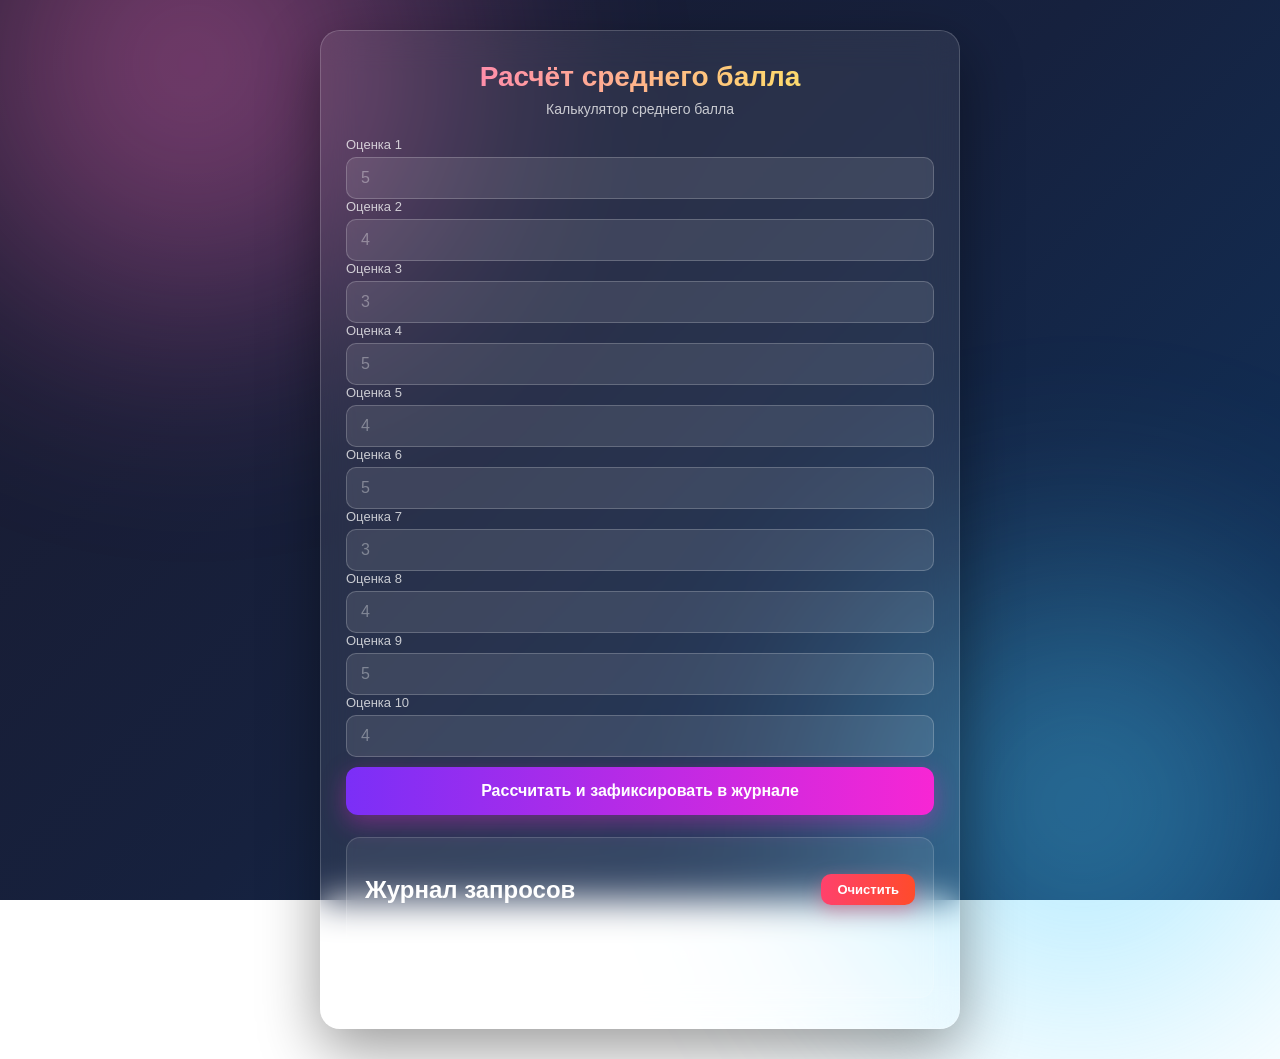
==== commit bc592046: "Update index.html" ====
--- a/index.html
+++ b/index.html
@@ -10,65 +10,60 @@
   <main class="app-card">
     <header class="app-header">
       <h1>Расчёт среднего балла</h1>
-      <p>Практическая работа · Калькулятор оценок студента</p>
+      <p>Калькулятор среднего балла </p>
     </header>
+
     <form id="calcForm" class="calc-form" novalidate>
-      <div class="row">
+      <div class="fields-grid">
         <div class="field">
-          <label for="score1">Оценка 1:</label>
-          <input type="text" id="score1" placeholder="Например: 5">
+          <label for="score1">Оценка 1</label>
+          <input type="text" id="score1" placeholder="5">
         </div>
         <div class="field">
-          <label for="score2">Оценка 2:</label>
-          <input type="text" id="score2" placeholder="Например: 4">
-        </div>
-      </div>
-      <div class="row">
-        <div class="field">
-          <label for="score3">Оценка 3:</label>
-          <input type="text" id="score3" placeholder="Например: 3">
+          <label for="score2">Оценка 2</label>
+          <input type="text" id="score2" placeholder="4">
         </div>
         <div class="field">
-          <label for="score4">Оценка 4:</label>
-          <input type="text" id="score4" placeholder="Например: 5">
-        </div>
-      </div>
-      <div class="row">
-        <div class="field">
-          <label for="score5">Оценка 5:</label>
-          <input type="text" id="score5" placeholder="Например: 4">
+          <label for="score3">Оценка 3</label>
+          <input type="text" id="score3" placeholder="3">
         </div>
         <div class="field">
-          <label for="score6">Оценка 6:</label>
-          <input type="text" id="score6" placeholder="Например: 5">
-        </div>
-      </div>
-      <div class="row">
-        <div class="field">
-          <label for="score7">Оценка 7:</label>
-          <input type="text" id="score7" placeholder="Например: 3">
+          <label for="score4">Оценка 4</label>
+          <input type="text" id="score4" placeholder="5">
         </div>
         <div class="field">
-          <label for="score8">Оценка 8:</label>
-          <input type="text" id="score8" placeholder="Например: 4">
-        </div>
-      </div>
-      <div class="row">
-        <div class="field">
-          <label for="score9">Оценка 9:</label>
-          <input type="text" id="score9" placeholder="Например: 5">
+          <label for="score5">Оценка 5</label>
+          <input type="text" id="score5" placeholder="4">
         </div>
         <div class="field">
-          <label for="score10">Оценка 10:</label>
-          <input type="text" id="score10" placeholder="Например: 4">
+          <label for="score6">Оценка 6</label>
+          <input type="text" id="score6" placeholder="5">
+        </div>
+        <div class="field">
+          <label for="score7">Оценка 7</label>
+          <input type="text" id="score7" placeholder="3">
+        </div>
+        <div class="field">
+          <label for="score8">Оценка 8</label>
+          <input type="text" id="score8" placeholder="4">
+        </div>
+        <div class="field">
+          <label for="score9">Оценка 9</label>
+          <input type="text" id="score9" placeholder="5">
+        </div>
+        <div class="field">
+          <label for="score10">Оценка 10</label>
+          <input type="text" id="score10" placeholder="4">
         </div>
       </div>
       <button type="submit" class="btn-primary">Рассчитать и зафиксировать в журнале</button>
     </form>
+
     <div id="feedbackBox" class="feedback" hidden></div>
+
     <section class="log-section">
       <div class="log-head">
-        <h2>Журнал запросов (сохраняется независимо)</h2>
+        <h2>Журнал запросов</h2>
         <button type="button" id="clearLogBtn" class="btn-clear">Очистить</button>
       </div>
       <ol id="logList" class="log-list"></ol>
--- a/style.css
+++ b/style.css
@@ -1,4 +1,4 @@
-/* ============ Калькулятор оценок — тёмная тема с бликами ============ */
+/* ===== Калькулятор оценок — тёмная тема с переливающимися бликами ===== */
 
 * {
     box-sizing: border-box;
@@ -9,18 +9,20 @@
     margin: 0;
     padding: 0;
     min-height: 100vh;
-    color: #ffffff;
+    color: #fff;
     background: linear-gradient(135deg, #1a1a2e 0%, #16213e 50%, #0f3460 100%);
     background-attachment: fixed;
+    display: flex;
+    justify-content: center;
+    align-items: flex-start;
     overflow-x: hidden;
 }
 
-/* ---------- Цветные блики на фоне ---------- */
-
-/* Общие свойства световых пятен */
+/* ---------- Переливающиеся цветные блики ---------- */
+
 body::before,
-body::after,
-.blick {
+body::after {
+    content: '';
     position: fixed;
     border-radius: 50%;
     filter: blur(90px);
@@ -31,7 +33,6 @@
 
 /* Розово-фиолетовый блик сверху слева */
 body::before {
-    content: '';
     width: 60vw;
     height: 60vw;
     top: -25vw;
@@ -42,7 +43,6 @@
 
 /* Голубой блик снизу справа */
 body::after {
-    content: '';
     width: 55vw;
     height: 55vw;
     bottom: -20vw;
@@ -51,16 +51,6 @@
     animation: drift2 18s ease-in-out infinite alternate;
 }
 
-/* Зелёный блик по центру */
-.blick {
-    width: 45vw;
-    height: 45vw;
-    top: 30%;
-    left: 35%;
-    background: radial-gradient(circle, #7bffb2 0%, transparent 70%);
-    animation: drift3 22s ease-in-out infinite alternate;
-}
-
 @keyframes drift1 {
     from { transform: translate(0, 0) scale(1); }
     to   { transform: translate(9vw, 7vw) scale(1.25); }
@@ -71,18 +61,14 @@
     to   { transform: translate(-8vw, -6vw) scale(1.15); }
 }
 
-@keyframes drift3 {
-    from { transform: translate(0, 0) scale(1); }
-    to   { transform: translate(-7vw, 8vw) scale(0.85); }
-}
-
-/* ---------- Стеклянный контейнер ---------- */
-
-.container {
+/* ---------- Стеклянная карточка ---------- */
+
+.app-card {
     position: relative;
     z-index: 1;
+    width: 100%;
     max-width: 640px;
-    margin: 30px auto;
+    margin: 30px 15px;
     padding: 30px 25px;
     background: rgba(255, 255, 255, 0.08);
     border: 1px solid rgba(255, 255, 255, 0.18);
@@ -90,20 +76,18 @@
     box-shadow: 0 20px 60px rgba(0, 0, 0, 0.4);
 }
 
-/* Поддержка размытия фона, где доступно */
 @supports (backdrop-filter: blur(18px)) {
-    .container {
+    .app-card {
         backdrop-filter: blur(18px);
     }
 }
 
-/* ---------- Заголовок с переливом ---------- */
-
-h1 {
+/* ---------- Шапка ---------- */
+
+.app-header h1 {
     text-align: center;
     font-size: 28px;
-    margin: 0 0 10px;
-    color: #7bffb2; /* запасной цвет, если градиент не поддерживается */
+    margin: 0 0 8px;
     background: linear-gradient(90deg, #ff6ec4, #ffd86e, #7bffb2, #4dd0ff, #ff6ec4);
     background-size: 300% 100%;
     -webkit-background-clip: text;
@@ -112,29 +96,35 @@
     animation: shimmer 6s linear infinite;
 }
 
+.app-header h1,
+.app-header .code-404 {
+    /* запасной цвет виден, если градиент не поддерживается */
+}
+
+.app-header p {
+    text-align: center;
+    color: rgba(255, 255, 255, 0.75);
+    margin: 0 0 20px;
+    font-size: 14px;
+}
+
+.app-header h2 {
+    font-size: 16px;
+    margin: 0;
+}
+
 @keyframes shimmer {
     from { background-position: 0% 50%; }
     to   { background-position: 300% 50%; }
 }
 
-p {
-    color: rgba(255, 255, 255, 0.8);
-    text-align: center;
-    margin: 0 0 18px;
-}
-
-h2 {
-    font-size: 18px;
-    color: #fff;
-    margin: 0;
-}
-
-/* ---------- Сетка полей ---------- */
-
-.fields {
+/* ---------- Форма: пары полей в строку ---------- */
+
+.calc-form .row {
     display: grid;
     grid-template-columns: 1fr 1fr;
     gap: 12px;
+    margin-bottom: 12px;
 }
 
 .field label {
@@ -168,12 +158,11 @@
 
 /* ---------- Кнопки ---------- */
 
-button,
-.btn {
+.btn-primary {
     display: block;
     width: 100%;
     padding: 15px;
-    margin-top: 18px;
+    margin-top: 10px;
     border: none;
     border-radius: 12px;
     cursor: pointer;
@@ -185,57 +174,64 @@
     background: linear-gradient(90deg, #7b2ff7, #f726d4, #4dd0ff, #7b2ff7);
     background-size: 300% 100%;
     box-shadow: 0 8px 24px rgba(247, 38, 212, 0.35);
-    transition: transform 0.2s, box-shadow 0.25s, background-position 0.4s;
+    transition: transform 0.2s, box-shadow 0.25s;
     animation: shimmer 8s linear infinite;
 }
 
-button:hover,
-.btn:hover {
+.btn-primary:hover {
     transform: translateY(-2px);
     box-shadow: 0 12px 32px rgba(247, 38, 212, 0.55);
 }
 
-/* Красная кнопка очистки журнала */
-#clearLog {
-    width: auto;
+.btn-primary:active {
+    transform: translateY(0);
+}
+
+.btn-clear {
     padding: 8px 16px;
-    margin: 0;
+    border: none;
+    border-radius: 10px;
+    cursor: pointer;
     font-size: 13px;
+    font-weight: 600;
+    color: #fff;
     background: linear-gradient(90deg, #ff416c, #ff4b2b, #ff416c);
     background-size: 200% 100%;
     box-shadow: 0 6px 18px rgba(255, 65, 108, 0.35);
-}
-
-/* ---------- Результат и ошибка ---------- */
-
-#result {
-    margin-top: 22px;
-    padding: 18px;
+    transition: transform 0.2s, box-shadow 0.25s;
+}
+
+.btn-clear:hover {
+    transform: translateY(-1px);
+    box-shadow: 0 10px 24px rgba(255, 65, 108, 0.55);
+}
+
+/* ---------- Блок обратной связи (результат / ошибка) ---------- */
+
+.feedback {
+    margin-top: 18px;
+    padding: 16px;
     border-radius: 14px;
+    font-size: 18px;
+    font-weight: 600;
+    text-align: center;
     background: rgba(255, 255, 255, 0.1);
     border: 1px solid rgba(255, 255, 255, 0.2);
-    font-size: 20px;
-    font-weight: 600;
-    text-align: center;
-}
-
-#finalScore {
+}
+
+.feedback.ok {
     color: #7bffb2;
     text-shadow: 0 0 12px rgba(123, 255, 178, 0.6);
 }
 
-#error {
+.feedback.bad {
     color: #ff8fa3;
-    font-weight: bold;
-    text-align: center;
-    margin: 12px 0 0;
-    min-height: 1.2em;
     text-shadow: 0 0 10px rgba(255, 80, 120, 0.5);
 }
 
 /* ---------- Журнал ---------- */
 
-#log {
+.log-section {
     margin-top: 22px;
     padding: 18px;
     border-radius: 14px;
@@ -247,18 +243,20 @@
     display: flex;
     justify-content: space-between;
     align-items: center;
+    gap: 10px;
     margin-bottom: 12px;
 }
 
-#logList {
+.log-list {
     list-style: none;
+    margin: 0;
     padding: 0;
-    margin: 0;
     max-height: 300px;
     overflow-y: auto;
-}
-
-#logList li {
+    counter-reset: entry;
+}
+
+.log-list li {
     padding: 10px 12px;
     margin-bottom: 8px;
     border-radius: 8px;
@@ -269,12 +267,11 @@
     border: 1px solid rgba(255, 255, 255, 0.1);
 }
 
-#logList li:hover {
+.log-list li:hover {
     background: linear-gradient(90deg, rgba(123, 47, 247, 0.3), rgba(77, 208, 255, 0.3));
 }
 
-/* Пустой журнал */
-#logList .empty {
+.log-list li.empty {
     text-align: center;
     color: rgba(255, 255, 255, 0.4);
     background: none;
@@ -290,30 +287,38 @@
 }
 
 .code-404 {
-    font-size: 90px;
+    font-size: 80px;
     font-weight: bold;
     color: #ff6ec4;
     text-shadow: 0 0 30px rgba(255, 110, 196, 0.7);
+    line-height: 1;
     margin-bottom: 10px;
 }
 
+.error-page .btn-primary {
+    display: inline-block;
+    width: auto;
+    padding: 13px 30px;
+    margin-top: 20px;
+}
+
 /* ---------- Адаптив для телефона ---------- */
 
 @media screen and (max-width: 480px) {
-    .container {
+    .app-card {
         margin: 15px 10px;
         padding: 22px 16px;
     }
 
-    .fields {
+    .calc-form .row {
         grid-template-columns: 1fr;
     }
 
-    h1 {
+    .app-header h1 {
         font-size: 22px;
     }
 
     .code-404 {
-        font-size: 64px;
-    }
-}
+        font-size: 60px;
+    }
+}
